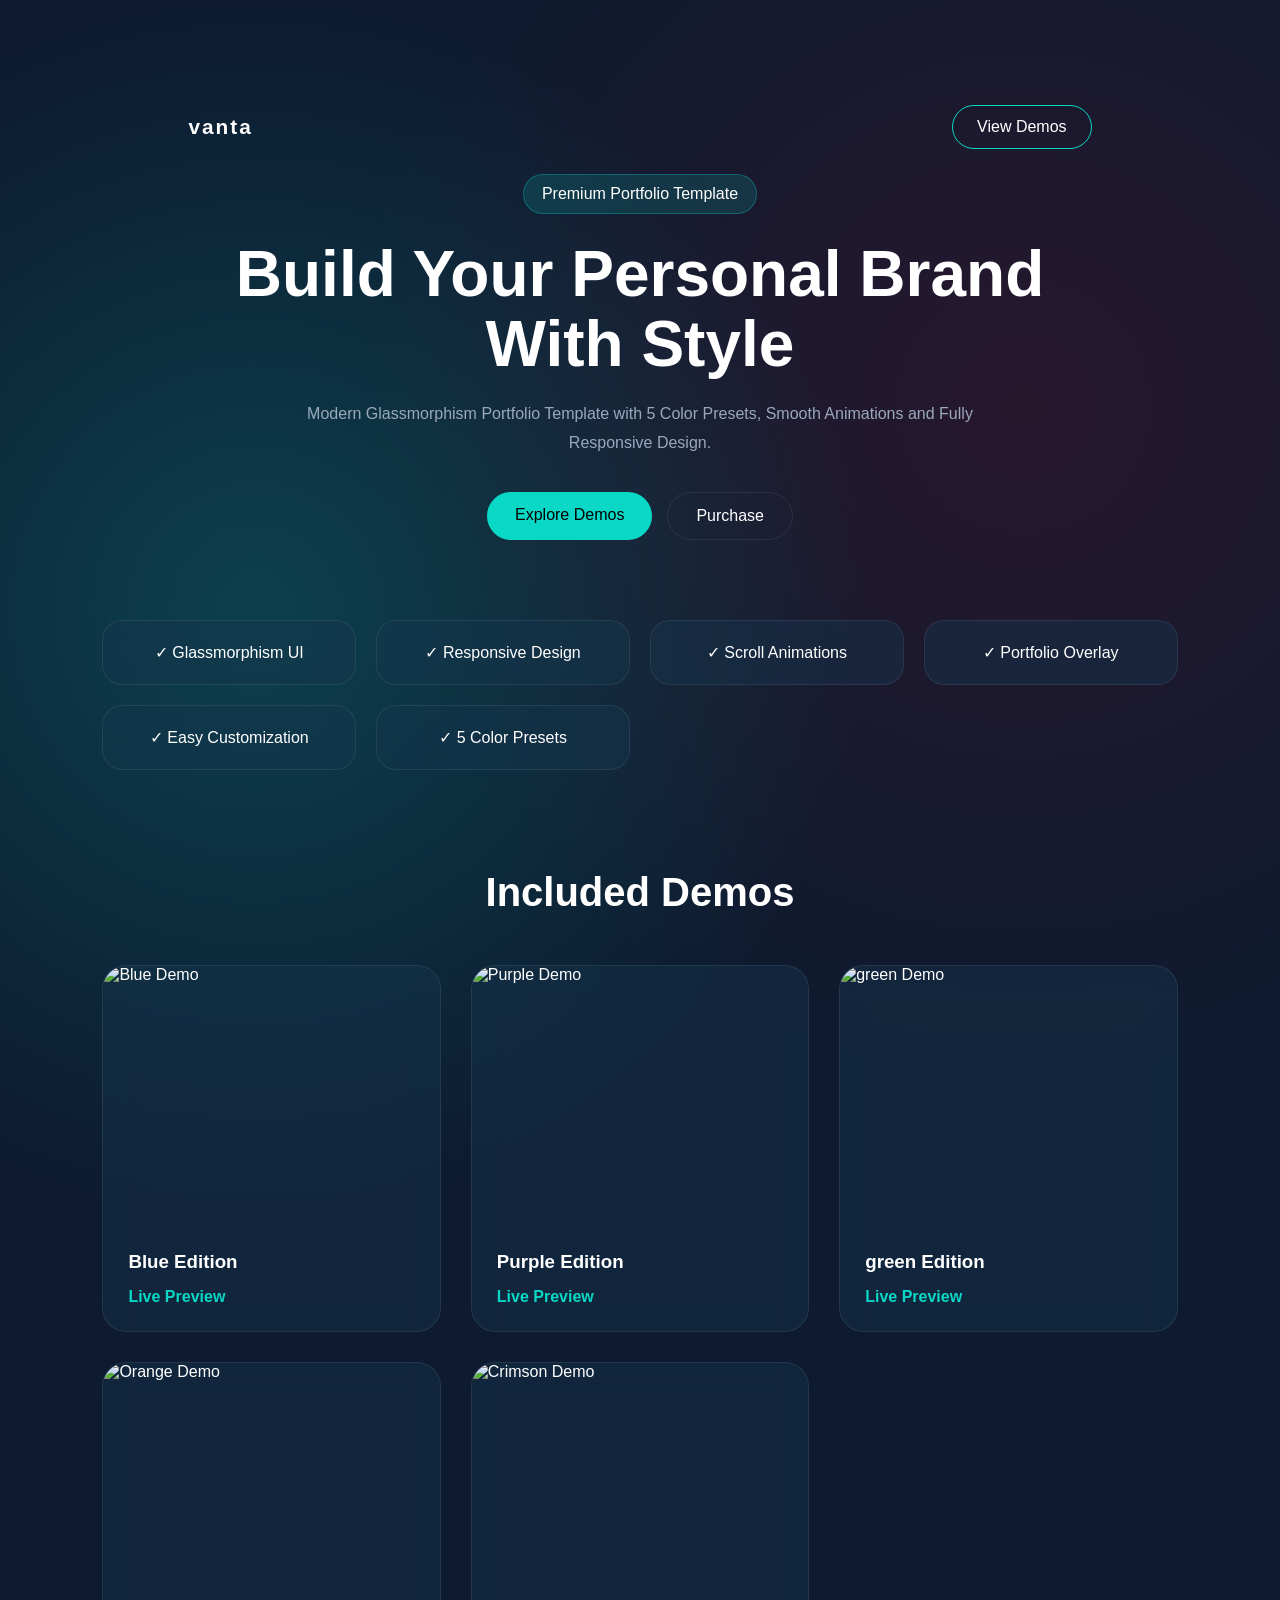
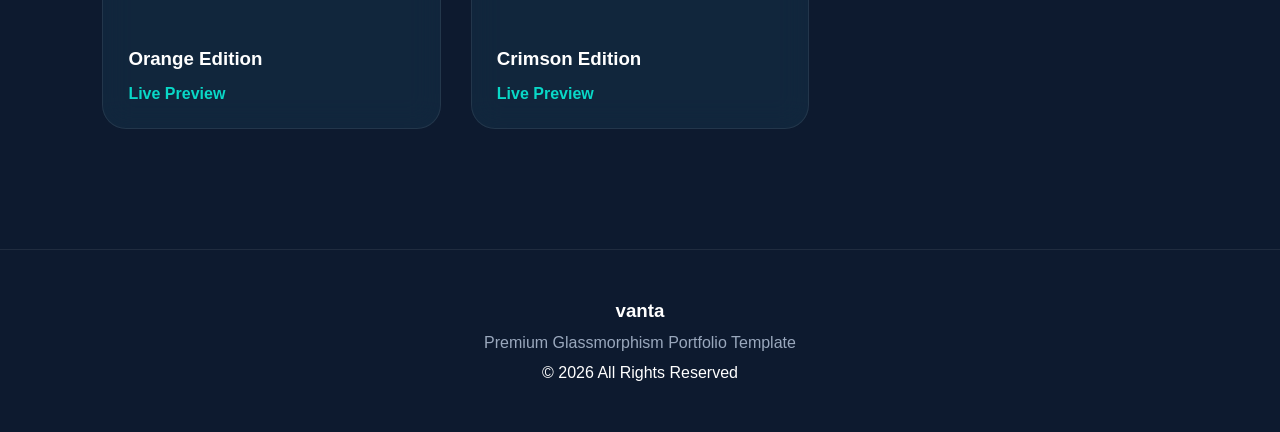
==== index.html @ 3bf89fe1 "Add files via upload" ====
<!DOCTYPE html>
<html lang="en">
<head>

<meta charset="UTF-8">
<meta name="viewport" content="width=device-width, initial-scale=1.0">

<title>vanta - Portfolio Template</title>

<link rel="stylesheet" href="style.css">

</head>
<body>

<header class="hero">

    <nav class="navbar">

        <div class="logo">
            vanta
        </div>

        <a href="#demos" class="nav-btn">
            View Demos
        </a>

    </nav>

    <div class="hero-content">

        <span class="badge">
            Premium Portfolio Template
        </span>

        <h1>
            Build Your Personal Brand With Style
        </h1>

        <p>
            Modern Glassmorphism Portfolio Template with
            5 Color Presets, Smooth Animations and
            Fully Responsive Design.
        </p>

        <div class="hero-buttons">

            <a href="#demos" class="btn primary">
                Explore Demos
            </a>

            <a href="#" class="btn secondary">
                Purchase
            </a>

        </div>

    </div>

</header>

<section class="features">

    <div class="feature">
        ✓ Glassmorphism UI
    </div>

    <div class="feature">
        ✓ Responsive Design
    </div>

    <div class="feature">
        ✓ Scroll Animations
    </div>

    <div class="feature">
        ✓ Portfolio Overlay
    </div>

    <div class="feature">
        ✓ Easy Customization
    </div>

    <div class="feature">
        ✓ 5 Color Presets
    </div>

</section>

<section id="demos" class="demos">

    <h2>
        Included Demos
    </h2>

    <div class="demo-grid">

        <div class="demo-card">

            <img src="assets/blue.jpg" alt="Blue Demo">

            <div class="demo-content">

                <h3>Blue Edition</h3>

                <a href="blue/index.html">
                    Live Preview
                </a>

            </div>

        </div>

        <div class="demo-card">

            <img src="assets/purple.jpg" alt="Purple Demo">

            <div class="demo-content">

                <h3>Purple Edition</h3>

                <a href="purple/index.html">
                    Live Preview
                </a>

            </div>

        </div>

        <div class="demo-card">

            <img src="assets/green.jpg" alt="green Demo">

            <div class="demo-content">

                <h3>green Edition</h3>

                <a href="green/index.html">
                    Live Preview
                </a>

            </div>

        </div>

        <div class="demo-card">

            <img src="assets/orange.jpg" alt="Orange Demo">

            <div class="demo-content">

                <h3>Orange Edition</h3>

                <a href="orange/index.html">
                    Live Preview
                </a>

            </div>

        </div>

        <div class="demo-card">

            <img src="assets/crimson.jpg" alt="Crimson Demo">

            <div class="demo-content">

                <h3>Crimson Edition</h3>

                <a href="crimson/index.html">
                    Live Preview
                </a>

            </div>

        </div>

    </div>

</section>

<footer>

    <h3>vanta</h3>

    <p>
        Premium Glassmorphism Portfolio Template
    </p>

    <span>
        © 2026 All Rights Reserved
    </span>

</footer>

</body>
</html>
---- style.css ----
:root{

    --primary:#09D8C7;

    --bg:#0D1A2F;

    --card-bg:rgba(23,54,79,.45);

    --text:#ffffff;

    --text-muted:#9aa8bd;

    --border:rgba(255,255,255,.08);

}

*{
    margin:0;
    padding:0;
    box-sizing:border-box;
}

html{
    scroll-behavior:smooth;
}

body{

    font-family:sans-serif;

    background:
        radial-gradient(circle at 20% 30%, rgba(9,216,199,.20), transparent 35%),
        radial-gradient(circle at 80% 20%, rgba(189,9,39,.15), transparent 35%),
        var(--bg);

    color:var(--text);

    min-height:100vh;
}

.navbar{

    display:flex;

    justify-content:space-between;

    align-items:center;

    padding:25px 8%;
}

.logo{

    font-size:1.3rem;

    font-weight:700;

    letter-spacing:2px;
}

.nav-btn{

    text-decoration:none;

    color:white;

    border:1px solid var(--primary);

    padding:12px 24px;

    border-radius:999px;
}

.hero{

    padding:80px 8%;
}

.hero-content{

    max-width:850px;

    margin:auto;

    text-align:center;
}

.badge{

    display:inline-block;

    padding:10px 18px;

    border-radius:999px;

    background:rgba(9,216,199,.15);

    border:1px solid rgba(9,216,199,.3);

    margin-bottom:25px;
}

.hero h1{

    font-size:4rem;

    line-height:1.1;

    margin-bottom:20px;
}

.hero p{

    color:var(--text-muted);

    max-width:700px;

    margin:auto;

    line-height:1.8;
}

.hero-buttons{

    display:flex;

    justify-content:center;

    gap:15px;

    margin-top:35px;
}

.btn{

    text-decoration:none;

    padding:14px 28px;

    border-radius:999px;

    transition:.3s;
}

.primary{

    background:var(--primary);

    color:#000;
}

.secondary{

    border:1px solid var(--border);

    color:white;
}

.btn:hover{

    transform:translateY(-4px);
}

.features{

    display:grid;

    grid-template-columns:repeat(auto-fit,minmax(220px,1fr));

    gap:20px;

    padding:0 8% 100px;
}

.feature{

    padding:22px;

    text-align:center;

    border-radius:20px;

    background:var(--card-bg);

    border:1px solid var(--border);

    backdrop-filter:blur(15px);
}

.demos{

    padding:0 8% 120px;
}

.demos h2{

    text-align:center;

    font-size:2.5rem;

    margin-bottom:50px;
}

.demo-grid{

    display:grid;

    grid-template-columns:repeat(auto-fit,minmax(320px,1fr));

    gap:30px;
}

.demo-card{

    overflow:hidden;

    border-radius:24px;

    background:var(--card-bg);

    border:1px solid var(--border);

    backdrop-filter:blur(15px);

    transition:.35s;
}

.demo-card:hover{

    transform:translateY(-10px);
}

.demo-card img{

    width:100%;

    height:260px;

    object-fit:cover;

    display:block;
}

.demo-content{

    padding:25px;
}

.demo-content h3{

    margin-bottom:15px;
}

.demo-content a{

    text-decoration:none;

    color:var(--primary);

    font-weight:600;
}

footer{

    padding:50px 20px;

    text-align:center;

    border-top:1px solid var(--border);
}

footer p{

    color:var(--text-muted);

    margin:12px 0;
}

@media(max-width:768px){

    .hero h1{

        font-size:2.6rem;
    }

    .hero-buttons{

        flex-direction:column;
    }

    .btn{

        width:100%;
    }

}
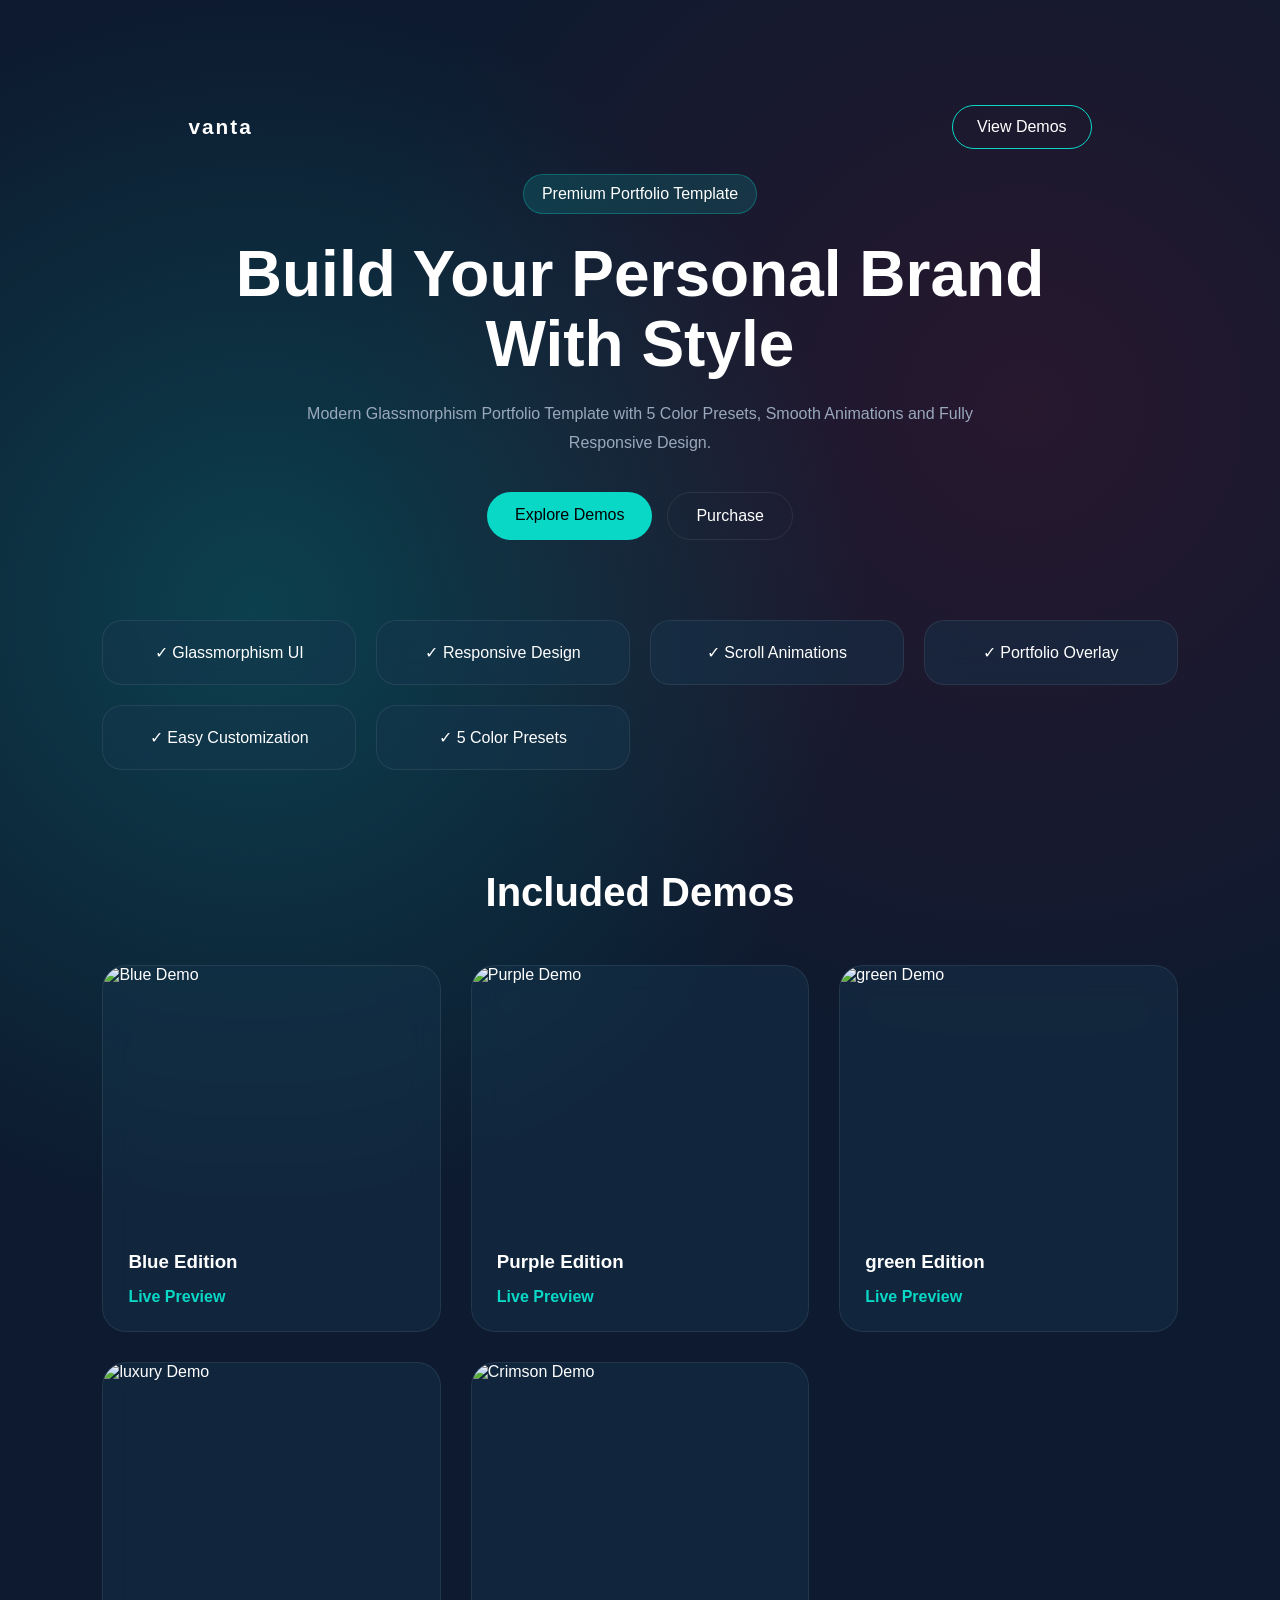
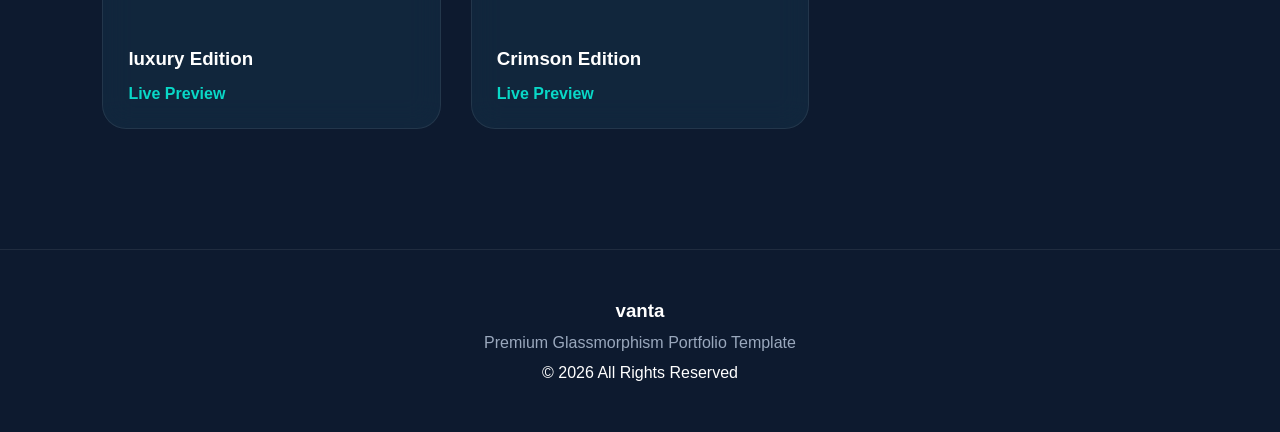
==== commit e2409c8b: "Add files via upload" ====
--- a/index.html
+++ b/index.html
@@ -144,13 +144,13 @@
 
         <div class="demo-card">
 
-            <img src="assets/orange.jpg" alt="Orange Demo">
+            <img src="assets/luxury.jpg" alt="luxury Demo">
 
             <div class="demo-content">
 
-                <h3>Orange Edition</h3>
+                <h3>luxury Edition</h3>
 
-                <a href="orange/index.html">
+                <a href="luxury/index.html">
                     Live Preview
                 </a>
 
--- a/style.css
+++ b/style.css
@@ -276,21 +276,169 @@
     margin:12px 0;
 }
 
-@media(max-width:768px){
+/* =========================
+   TABLET
+========================= */
+
+@media (max-width:1024px){
+
+    .navbar{
+        padding:20px 5%;
+    }
+
+    .hero{
+        padding:60px 5%;
+    }
+
+    .features{
+        padding:0 5% 80px;
+    }
+
+    .demos{
+        padding:0 5% 100px;
+    }
 
     .hero h1{
-
-        font-size:2.6rem;
+        font-size:3.2rem;
+    }
+
+}
+
+/* =========================
+   MOBILE
+========================= */
+
+@media (max-width:768px){
+
+    .navbar{
+
+        padding:18px 20px;
+
+        flex-direction:column;
+
+        gap:15px;
+    }
+
+    .hero{
+
+        padding:50px 20px;
+    }
+
+    .hero h1{
+
+        font-size:2.4rem;
+
+        line-height:1.2;
+    }
+
+    .hero p{
+
+        font-size:.95rem;
+
+        line-height:1.7;
     }
 
     .hero-buttons{
 
         flex-direction:column;
+
+        width:100%;
     }
 
     .btn{
 
         width:100%;
+
+        text-align:center;
+    }
+
+    .features{
+
+        padding:0 20px 70px;
+
+        grid-template-columns:1fr;
+    }
+
+    .demos{
+
+        padding:0 20px 80px;
+    }
+
+    .demos h2{
+
+        font-size:2rem;
+    }
+
+    .demo-grid{
+
+        grid-template-columns:1fr;
+    }
+
+    .demo-card img{
+
+        height:220px;
+    }
+
+}
+
+/* =========================
+   SMALL PHONES
+========================= */
+
+@media (max-width:480px){
+
+    .hero{
+
+        padding:40px 15px;
+    }
+
+    .navbar{
+
+        padding:15px;
+    }
+
+    .hero h1{
+
+        font-size:2rem;
+    }
+
+    .hero p{
+
+        font-size:.9rem;
+    }
+
+    .badge{
+
+        font-size:.8rem;
+
+        padding:8px 14px;
+    }
+
+    .logo{
+
+        font-size:1rem;
+    }
+
+    .nav-btn{
+
+        padding:10px 18px;
+
+        font-size:.9rem;
+    }
+
+    .demo-card img{
+
+        height:180px;
+    }
+
+    .demo-content{
+
+        padding:18px;
+    }
+
+    .feature{
+
+        padding:18px;
     }
 
 }
